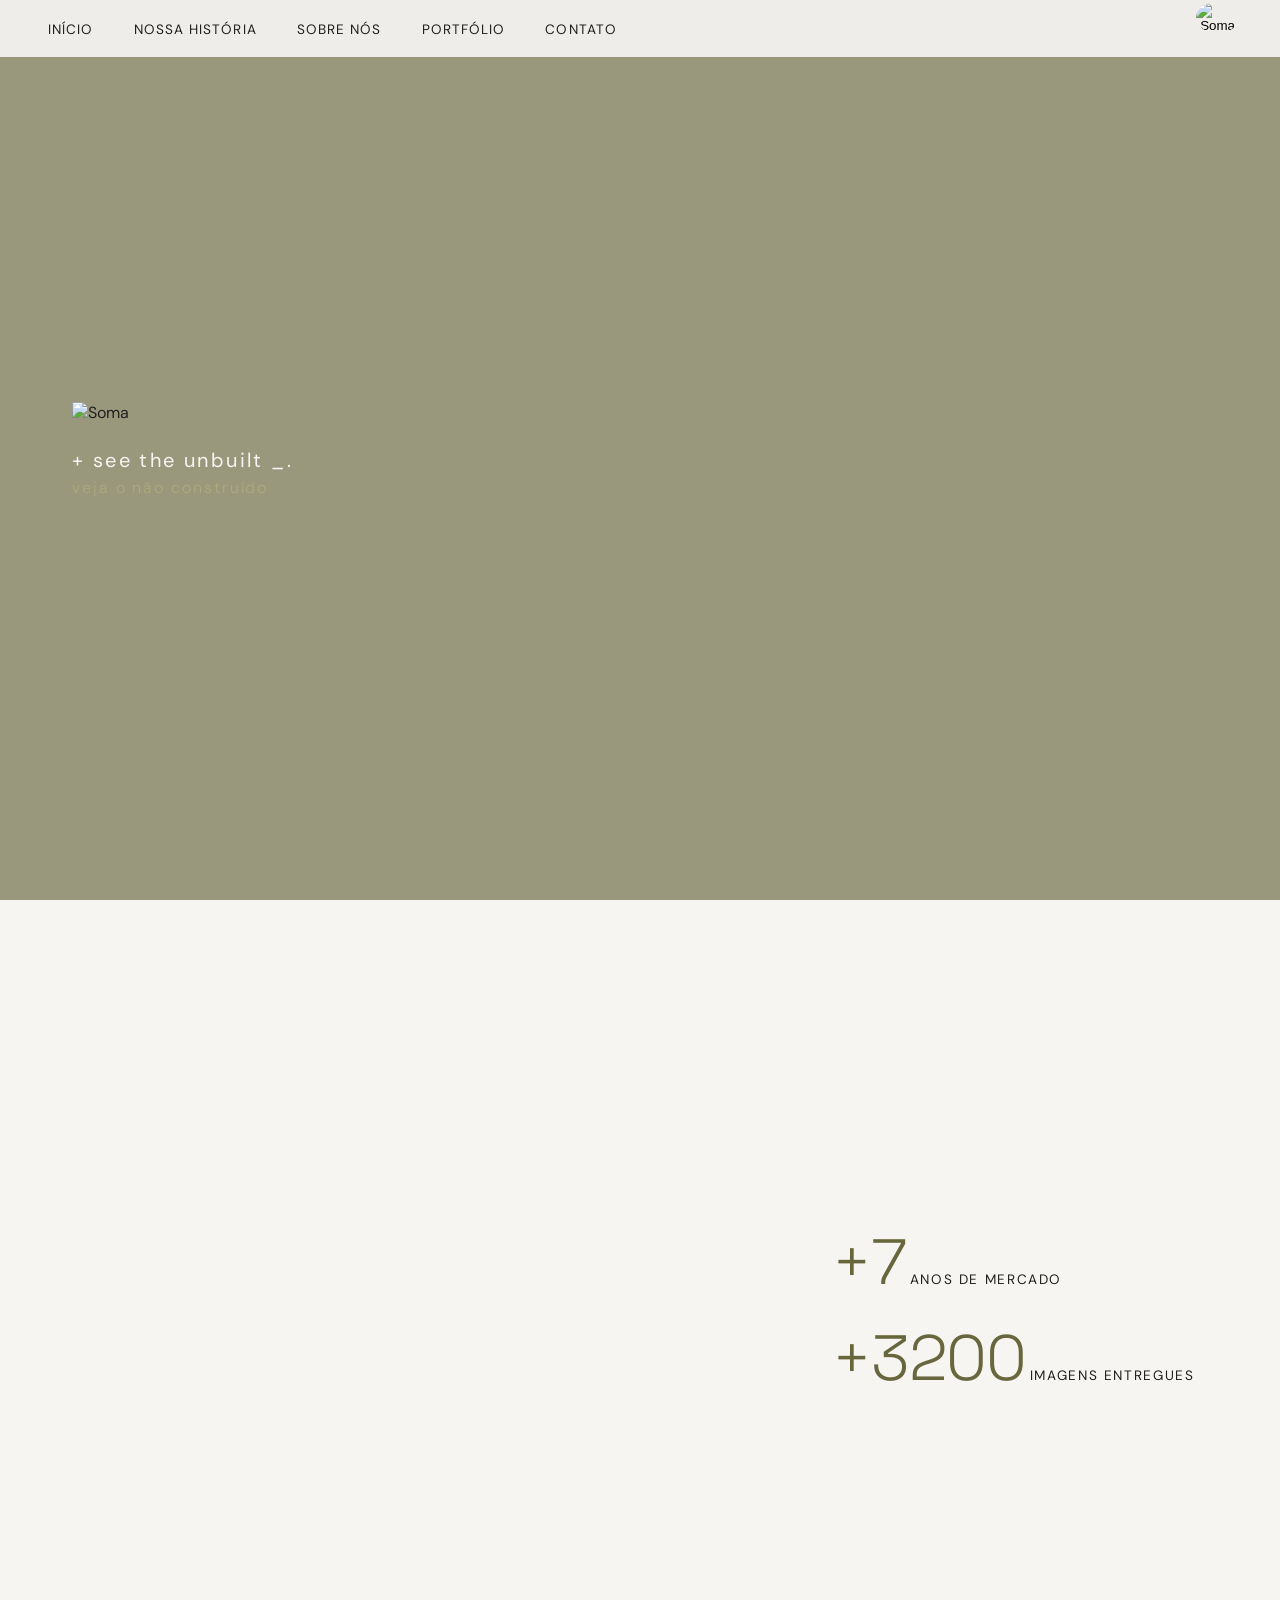
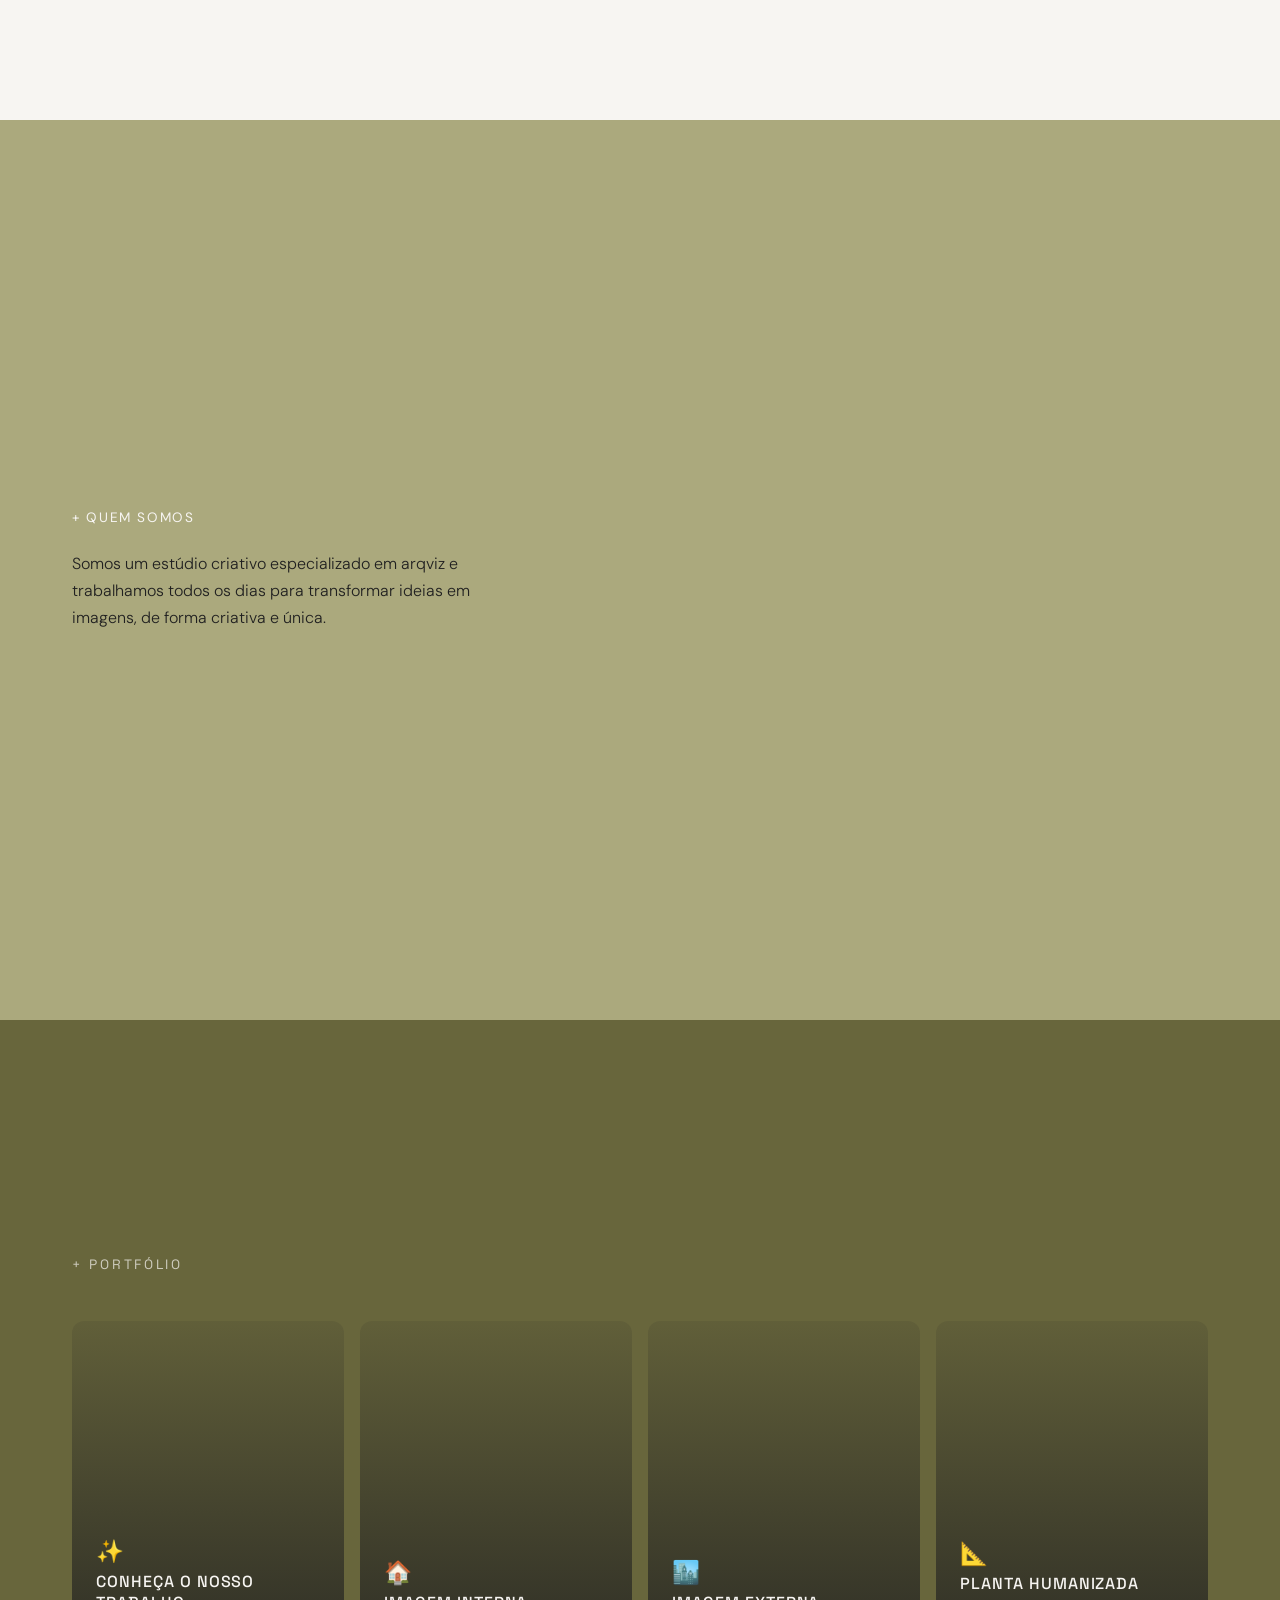
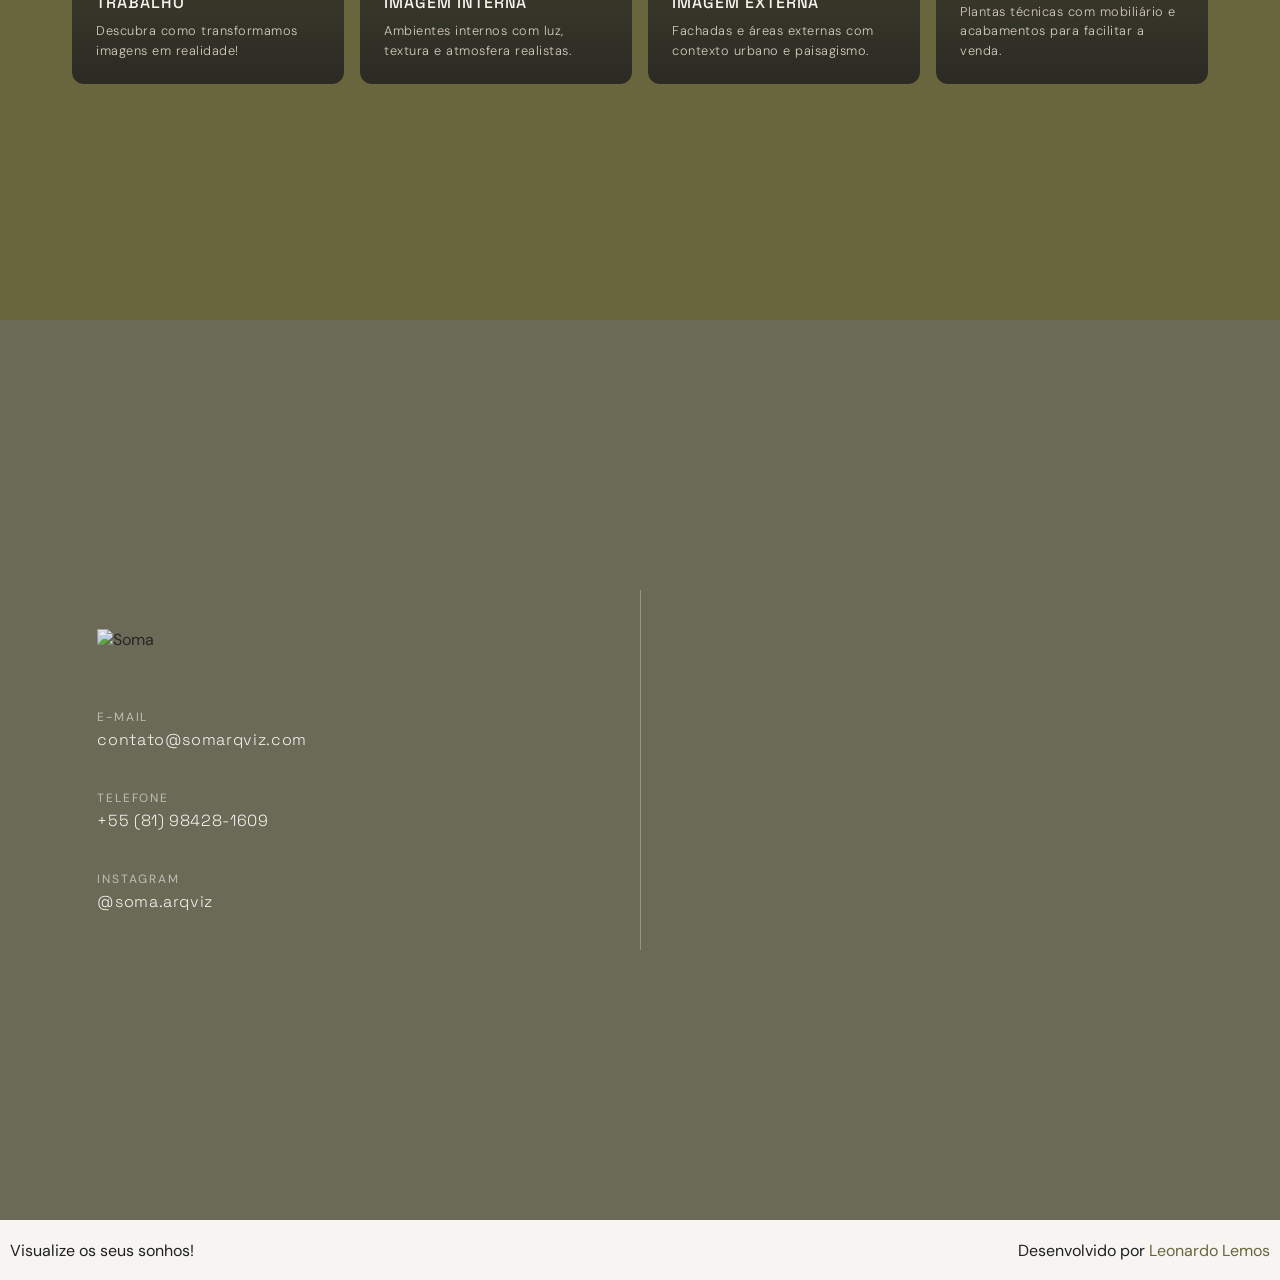
==== projeto/index.html @ fa1b0b4d "att" ====
<!DOCTYPE html>
<html lang="pt-br">
<head>
    <meta charset="UTF-8">
    <meta name="viewport" content="width=device-width, initial-scale=1.0">
    <link rel="shortcut icon" href="../../assets/favicon.ico" type="image/x-icon">
    <link rel="stylesheet" href="lanpage.css">
    <script defer src="app.js"></script>
    <title>Soma</title>
</head>
<body>
<div class="wrap"> <!--classe wrap para configurar o layout geral, aplicando regras de display e afins-->

    <nav>
        <div class="navbar"> <!--classe navbar para configurar o layout da barra de navegação, aplicando links para as sessões do site e -->
            <ul>
                <li><a href="#inicio">Início</a></li>
                <li><a href="#nossa-historia">Nossa História</a></li>
                <li><a href="#sobre-nos">Sobre nós</a></li>
                <li><a href="#portfólio">Portfólio</a></li>
                <li><a href="#contato">Contato</a></li>
            </ul>
        </div>

        
        <div class="logo"><button><img class="nav-logo" src="../../assets/icones/icone19.png" alt="Soma"></button></div>
    </nav>

    <div class="hero" id="inicio">
  <div class="hero-content">  
    
    <img class="hero-logo" src="../../assets/logotipo/logo13.png" alt="Soma">

    <div class="hero-text">
      <p class="tagline">+ see the unbuilt _.</p>
      <p class="tagline-pt">veja o não construído</p>
    </div>

  </div>
</div>

   <div class="history" id="nossa-historia">

  <!-- coluna esquerda: grid de fotos -->
  <div class="history-grade">
    <div class="img" style="background-image: url('../../assets/grid/Imagem1.png')"></div>
    <div class="img" style="background-image: url('../../assets/grid/Imagem2.png')"></div>
    <div class="img" style="background-image: url('../../assets/grid/Imagem3.png')"></div>
    <div class="img" style="background-image: url('../../assets/grid/Imagem4.png')"></div>
    <div class="img" style="background-image: url('../../assets/grid/Imagem5.png')"></div>
    <div class="img" style="background-image: url('../../assets/grid/Imagem9.png')"></div>
    <div class="img" style="background-image: url('../../assets/grid/Imagem6.png')"></div>
    <div class="img" style="background-image: url('../../assets/grid/Imagem7.png')"></div>
    <div class="img" style="background-image: url('../../assets/grid/Imagem8.png')"></div>
  </div>

  
  <div class="history-content">
    <img class="history-logo-bg" src="../../assets/logotipo/logo11.png" alt="">

    <div class="history-stats">
      <div class="stat">
        <span class="stat-number">+7</span>
        <span class="stat-label">anos de mercado</span>
      </div>
      <div class="stat">
        <span class="stat-number">+3200</span>
        <span class="stat-label">imagens entregues</span>
      </div>
    </div>
  </div>

</div>



   <div class="us" id="sobre-nos">

  <div class="us-content">
    <span class="us-label">+ quem somos</span>
    <p class="us-text">
      Somos um estúdio criativo especializado em arqviz 
      e trabalhamos todos os dias para transformar ideias 
      em imagens, de forma criativa e única.
    </p>
  </div>

  <div class="us-hero">
  
  </div>

</div>

   <div class="product" id="portfólio">

  <span class="product-title">+ portfólio</span>

  <div class="product-cards">

    <div class="section" style="background-image: url('../../assets/example/portfolio-example.jpg')">
      <div class="section-content">
        <span class="section-icon"> ✨</span>
        <h4 class="section-header">Conheça o nosso trabalho</h4>
        <p class="section-desc">Descubra como transformamos imagens em realidade!</p>
      </div>
    </div>

    <div class="section" style="background-image: url('../../assets/example/example-imagem-interna.jpg')">
      <div class="section-content">
        <span class="section-icon">🏠</span>
        <h4 class="section-header">Imagem Interna</h4>
        <p class="section-desc">Ambientes internos com luz, textura e atmosfera realistas.</p>
      </div>
    </div>

    

    <div class="section" style="background-image: url('../../assets/example/imagem-externa-example-amarante.jpg')">
      <div class="section-content">
        <span class="section-icon">🏙️</span>
        <h4 class="section-header">Imagem Externa</h4>
        <p class="section-desc">Fachadas e áreas externas com contexto urbano e paisagismo.</p>
      </div>
    </div>

    <div class="section" style="background-image: url('../../assets/example/example-planta-humanizada.png')">
      <div class="section-content">
        <span class="section-icon">📐</span>
        <h4 class="section-header">Planta Humanizada</h4>
        <p class="section-desc">Plantas técnicas com mobiliário e acabamentos para facilitar a venda.</p>
      </div>
    </div>

  </div>

</div>


    <div class="contact" id="contato">

  <div class="info">

    <!-- logo acima dos contatos -->
    <img class="contact-logo" src="../../assets/logotipo/logo9.png" alt="Soma">

    <div class="contact-item">
      <h5>E-mail</h5>
      <a href="mailto:contato@somarqviz.com" target="_blank">contato@somarqviz.com</a>
    </div>

    <div class="contact-item">
      <h5>Telefone</h5>
      <p><a href="https://wa.me/5581984281609" target="_blank">+55 (81) 98428-1609</a></p>
    </div>

    <div class="contact-item">
      <h5>Instagram</h5>
      <a href="https://www.instagram.com/soma.arqviz" target="_blank">@soma.arqviz</a>
    </div>

  </div>

  <!-- linha divisória -->
  <div class="contact-divider"></div>

  <!-- foto circular -->
  <div class="contact-photo-wrapper">
    <img class="contact-photo" src="../../assets/profile-pic/profile.png" alt="Gabs">
  </div>

</div>
    <footer>
        <p>Visualize os seus sonhos!</p>
        <span>
          <p>Desenvolvido por <a href="https://github.com/lemure17" target="_blank">Leonardo Lemos</a></p>
        </span>
    </footer>

</div>

</div>
</body>
</body>
</html>
---- projeto/lanpage.css ----
@import url('https://fonts.googleapis.com/css2?family=Space+Grotesk:wght@300;400;500&family=DM+Sans:wght@300;400;500&display=swap');

:root {
  --verde-soma:  #68663C;
  --contraste:   #202020;
  --peaceful:    #D4CABF;
  --cool-green:  #ABA97D;
  --bg:          #F7F5F2;
  --cinzei:      #B8B6B5;

  --font-titulo: 'Space Grotesk', sans-serif;
  --font-corpo:  'DM Sans', sans-serif;
}


html{
  scroll-behavior: smooth;
}


*, *::before, *::after {
  box-sizing: border-box; 
  margin: 0;
  padding: 0;
}

body {
  font-family: var(--font-corpo);
  background-color: var(--bg);
  color: var(--contraste);
  overflow-x: hidden; 
}

.wrap {
  width: 100%;
}


nav {
  position: fixed;
  display: flex;
  flex-direction: row;
  justify-content: space-between;
  width: 100vw;
  top: 0;
  z-index: 100;
  background-color: rgba(247, 245, 242, 0.92); 
  backdrop-filter: blur(6px); 
}

.navbar {
  display: flex;
  flex-direction: row;
  justify-content: space-between; 
  align-items: center;
  padding: 18px 48px; 
}

.navbar ul {
  display: flex;
  gap: 40px; 
  list-style: none;
  padding: 0;
  margin: 0;
}

.navbar ul li a{
  font-family: var(--font-corpo);
  font-size: 0.85rem;
  font-weight: 400;
  letter-spacing: 0.08em; 
  text-decoration: none;
  color: var(--contraste);
  cursor: pointer;
  text-transform: uppercase;
  transition: color 0.3s ease; 
  padding-block: 10px;
  
}

.navbar ul li a:hover {
  color: var(--verde-soma);
}

.logo button{
  background: none;
  border: none;
  margin-right: 3vw;
}

.nav-logo {
  width: 100%;
  max-width: 48px;
  height: auto;
  margin: 5%;
  z-index: 101;
  border-radius: 100%;
}


.hero {
  height: 100dvh;
  width: 100%;
  
  background: 
    linear-gradient(rgba(104, 102, 60, 0.65), rgba(104, 102, 60, 0.65)),
    url('../../assets/hero.png') center / cover no-repeat;

  display: flex;
  align-items: center; 
  max-width: 100vw;
}

.hero-content {
  /*aumentar o tamanho do texto , conteúdo e logo para ocupar mais espaço do hero*/
  display: flex;
  flex-direction: column;
  gap: 24px;
  padding-left: 72px;
}

.hero-content .hero-logo {
  width: 100%;
  max-width: 600px;
}

.hero-text {
  display: flex;
  flex-direction: column;
  gap: 4px;
}

.hero-text .tagline {
  font-family: var(--font-corpo);
  font-size: 1.25rem;
  font-weight: 400;
  letter-spacing: 0.12em;
  color: var(--bg); 
}

.hero-text .tagline-pt {
  font-family: var(--font-corpo);
  font-size: 1.0rem;
  font-weight: 300;
  letter-spacing: 0.12em;
  color: var(--cool-green); 
}

.history {
  position: relative;
  width: 100%;
  height: calc(100dvh - 80px);

  background-image: url('../../assets/history.png');
  background-size: cover;
  background-position: center;

  display: flex;
  flex-direction: row;
}

.history-grade {
  flex: 1.4;
  display: grid;
  grid-template-columns: repeat(3, 1fr);
  grid-template-rows: repeat(3, 1fr);
  height: 100%;
  gap: 3px;
  overflow: hidden; 
}

.history-grade .img {
  background-size: cover;
  background-position: center;
  transition: transform 0.4s ease;
  overflow: hidden;
}

.history-grade .img:nth-child(1) {
  grid-column: 1;
  grid-row: 1 / span 2; 
}


.history-grade .img:nth-child(6) {
  grid-column: 3;
  grid-row: 2 / span 2; 
}

.history-grade .img:hover {
  transform: scale(1.04);
}

.history-content {
  flex: 1;
  position: relative;
  display: flex;
  align-items: center;
  justify-content: center;
  overflow: hidden;
}

.history-logo-bg {
  position: absolute;
  width: 130%;
  left: -15%;
  opacity: 0.08;
  pointer-events: none;
  z-index: 0;
}

.history-stats {
  position: relative;
  z-index: 1;
  display: flex;
  flex-direction: column;
  gap: 32px;
}

.stat-number {
  font-family: var(--font-titulo);
  font-size: 4rem;
  font-weight: 300;
  letter-spacing: -0.02em;
  color: var(--verde-soma);
  line-height: 1;
}

.stat-label {
  font-family: var(--font-corpo);
  font-size: 0.85rem;
  font-weight: 400;
  letter-spacing: 0.12em;
  color: var(--contraste);
  text-transform: uppercase;
}

.us {
  height: 100dvh;
  width: 100%;
  background-color: #ABA97D; 
  display: flex;
  align-items: center;
}


.us-content {
  flex: 1;
  display: flex;
  flex-direction: column;
  gap: 24px;
  padding-left: 72px; 
}

.us-label {
  font-family: var(--font-corpo);
  font-size: 0.85rem;
  font-weight: 400;
  letter-spacing: 0.12em;
  text-transform: uppercase;
  color: var(--bg);
}

.us-title {
  font-family: var(--font-titulo);
  font-size: 1rem;
  font-weight: 400;
  letter-spacing: 0.08em;
  color: var(--contraste);
  text-transform: uppercase;
}

.us-text {
  font-family: var(--font-corpo);
  font-size: 1rem;
  font-weight: 300;
  line-height: 1.7; 
  color: var(--contraste);
  max-width: 420px; 
}

.us-hero {
  flex: 1;
  align-self: stretch;
  background-image: url('../../assets/us/fachada-final.jpg');
  background-size: cover;
  background-position: center;
}

.us-hero img {
  width: 130%;         
  opacity: 0.15;       
  pointer-events: none;
}


/* ============================================
   PRODUCT — Slide 5
   Fundo verde soma, 4 cards em linha.
============================================ */

.product {
  height: 100dvh;
  width: 100%;
  background-color: var(--verde-soma);

  display: flex;
  flex-direction: column;
  align-items: center;
  justify-content: center;
  gap: 48px;
  padding: 72px;
}

.product-title {
  font-family: var(--font-titulo);
  font-size: 0.85rem;
  font-weight: 400;
  letter-spacing: 0.2em;
  text-transform: uppercase;
  color: var(--bg);
  opacity: 0.7;
  align-self: flex-start; /* alinha à esquerda como nos outros títulos */
}


.product-cards {
  display: grid;
  grid-template-columns: repeat(4, 1fr);
  gap: 16px;
  width: 100%;
}

.section {
  position: relative;
  z-index: 0;
  overflow: hidden;
  border-radius: 12px;
  aspect-ratio: 3 / 4;
  cursor: pointer;

  /* foto de fundo — cada card terá a sua */
  background-size: cover;
  background-position: center;

  transition: transform 0.4s ease;
}

.section:hover {
  transform: translateY(-6px); /* sobe levemente no hover */
}

.section::after {
  content: '';
  position: absolute;
  inset: 0; /* shorthand para top/right/bottom/left: 0 */
  background: linear-gradient(
    to top,
    rgba(32, 32, 32, 0.85) 0%,    /* escuro embaixo onde fica o texto */
    rgba(32, 32, 32, 0.1) 100%    /* quase transparente em cima */
  );
  z-index: 1;
}

.section-content {
  position: absolute;
  bottom: 0;
  left: 0;
  right: 0;
  padding: 24px;
  z-index: 2;

  display: flex;
  flex-direction: column;
  gap: 8px;
}

.section-icon {
  font-size: 1.4rem;
  line-height: 1;
}

.section-header {
  font-family: var(--font-titulo);
  font-size: 1rem;
  font-weight: 500;
  letter-spacing: 0.06em;
  color: var(--bg);
  text-transform: uppercase;
}

.section-desc {
  font-family: var(--font-corpo);
  font-size: 0.8rem;
  font-weight: 300;
  line-height: 1.5;
  color: var(--peaceful);
  letter-spacing: 0.04em;
}

/* ============================================
   CONTACT
   Fundo verde musgo acinzentado.
   Duas colunas: contatos esquerda, foto direita.
============================================ */

.contact {
  height: 100dvh;
  width: 100%;
  background-color: hsl(58, 10%, 38%);

  display: flex;
  flex-direction: row;
  align-items: center;
  justify-content: center; /* centraliza o conjunto todo */
  gap: 60px; /* substitui o margin da divisória */
  padding: 0 72px; /* espaço nas bordas, igual ao padding-left do .info */
}

.info {
  flex: 1;
  display: flex;
  flex-direction: column;
  gap: 40px;
  justify-content: center;
  /* sem padding-left — o padding agora está no .contact pai */
}

.contact-logo {
  height: 32px;
  max-width: 200px;
  width: auto;
  margin-left: 5%;
  margin-bottom: 8px;
  opacity: 0.9;
}

.contact-item {
  margin-left: 5%;
  display: flex;
  flex-direction: column;
  gap: 4px;
}

.contact-item h5 {
  font-family: var(--font-corpo);
  font-size: 0.75rem;
  font-weight: 400;
  letter-spacing: 0.15em;
  text-transform: uppercase;
  color: var(--bg);
  opacity: 0.6; 
}

.contact-item p,
.contact-item a {
  font-family: var(--font-titulo);
  font-size: 1rem;
  font-weight: 300;
  letter-spacing: 0.04em;
  color: var(--bg);
  text-decoration: none;
  transition: opacity 0.3s ease;
}

.contact-item a:hover {
  opacity: 0.7;
}


.contact-divider {
  width: 1px;
  height: 40%;
  background-color: var(--bg);
  opacity: 0.3;
  flex-shrink: 0;
  align-self: center;
  /* sem margin — o gap do pai já cuida do espaço */
}

.contact-photo-wrapper {
  flex: 1;
  display: flex;
  align-items: center;
  justify-content: center;
}

.contact-photo {
  width: 440px;
  height: 440px;
  border-radius: 50%;
  object-fit: cover; 
  object-position: center top; 
}

footer{
  background-color: var(--bg);
  color: var(--contraste);
  margin: 10px;
  height: 40px;
  display: flex;
  flex-direction: row;
  align-items: center;
  justify-content: space-between;
}

footer a {
  text-decoration: none;
  color: #68663C;
}

/* ============================================
   RESPONSIVIDADE
   Breakpoints: 750px → tablet/mobile
                480px → mobile pequeno
============================================ */

@media (max-width: 750px) {

  /* ── NAV ── */

  nav {
    flex-direction: column; /* empilha logo + links em vez de lado a lado */
    align-items: stretch;
  }

  /* Reordena os filhos do nav em coluna:
     .logo vem do HTML depois de .navbar, mas no mobile
     queremos ela em cima. Order funciona como posição na fila — 
     menor número = aparece primeiro. */
  .logo {
    order: 1;
    display: flex;
    justify-content: center; /* centraliza a logo */
    padding: 8px 0;
  }

  .logo button {
    margin-right: 0;
    cursor: pointer;
  }

  .navbar {
    order: 2; /* links ficam abaixo da logo */
    padding: 0 24px 16px;
    justify-content: center;
  }

  /* Escondido por padrão no mobile */
  .navbar ul {
    display: none;
    flex-direction: column;
    align-items: center;
    gap: 20px;
    padding-bottom: 8px;
  }

  /* Quando o JS adiciona .menu-aberto no <nav>, os links aparecem */
  nav.menu-aberto .navbar ul {
    display: flex;
  }

  /* ── HERO ── */

  .hero-content {
    padding-left: 24px;
    gap: 16px;
  }

  /* ── HISTORY ──
     Problema que estava no seu código:
     - height: 100dvh não foi sobrescrito → conteúdo empilhado transbordava
     - grid-template-rows: auto em divs vazios → colapsavam a 0px de altura
       (divs com background-image não têm altura intrínseca)
  */

  .history {
    flex-direction: column;
    height: auto; /* ← deixa o conteúdo determinar a altura */
  }

  .history-grade {
    grid-template-columns: repeat(2, 1fr);
    grid-template-rows: unset; /* remove as linhas fixas do desktop */
    gap: 2px;
    }

  /* aspect-ratio garante altura proporcional mesmo sem conteúdo interno */
  .history-grade .img {
    aspect-ratio: 1 / 1;
  }

  /* Remove o span especial que só faz sentido no grid de 3 colunas */
  .history-grade .img:nth-child(1),
  .history-grade .img:nth-child(6) {
    grid-column: auto;
    grid-row: auto;
  }

  .history-content {
    padding: 48px 24px;
    text-align: center;
    margin-top: 0; /* remove margem que empurrava o conteúdo pra baixo */
    margin-bottom: 32px; /* adiciona margem abaixo para separar do próximo bloco */
  }

  /* ── US ──
     Estava completamente ausente das suas media queries.
     Os dois filhos flex (.us-content e .us-hero) ficavam
     espremidos lado a lado em telas pequenas.
  */

  .us {
    flex-direction: column;
    height: auto;
    min-height: 100dvh;
  }

  .us-content {
    padding: 48px 24px 32px;
  }

  /* .us-hero é um div vazio com background-image — sem min-height, colapsa */
  .us-hero {
    width: 100%;
    min-height: 300px;
    margin: 0;
    align-self: auto;
    border-radius: 0;
  }

  /* ── PRODUCT ──
     4 colunas em tablet fica apertado demais.
     Vai para 2 colunas aqui, e 1 coluna no breakpoint 480px abaixo.
  */

  .product {
    height: auto;
    min-height: 100dvh;
    padding: 72px 24px 48px;
  }

  .product-cards {
    grid-template-columns: repeat(2, 1fr);
  }

  /* ── CONTACT ──
     .contact-photo tinha 440px fixos — em telas de 480px
     quase não cabia. Reduzido aqui.
  */

  .contact {
    flex-direction: column;
    height: auto;
    min-height: 100dvh;
    padding: 72px 32px 48px;
    gap: 40px;
  }

  .contact-divider {
    width: 60%;
    height: 1px;
  }

  .contact-photo {
    width: 280px;
    height: 280px;
  }

}

@media (max-width: 480px) {

  .product-cards {
    grid-template-columns: 1fr;
  }

  .contact-photo {
    width: 200px;
    height: 200px;
  }

}
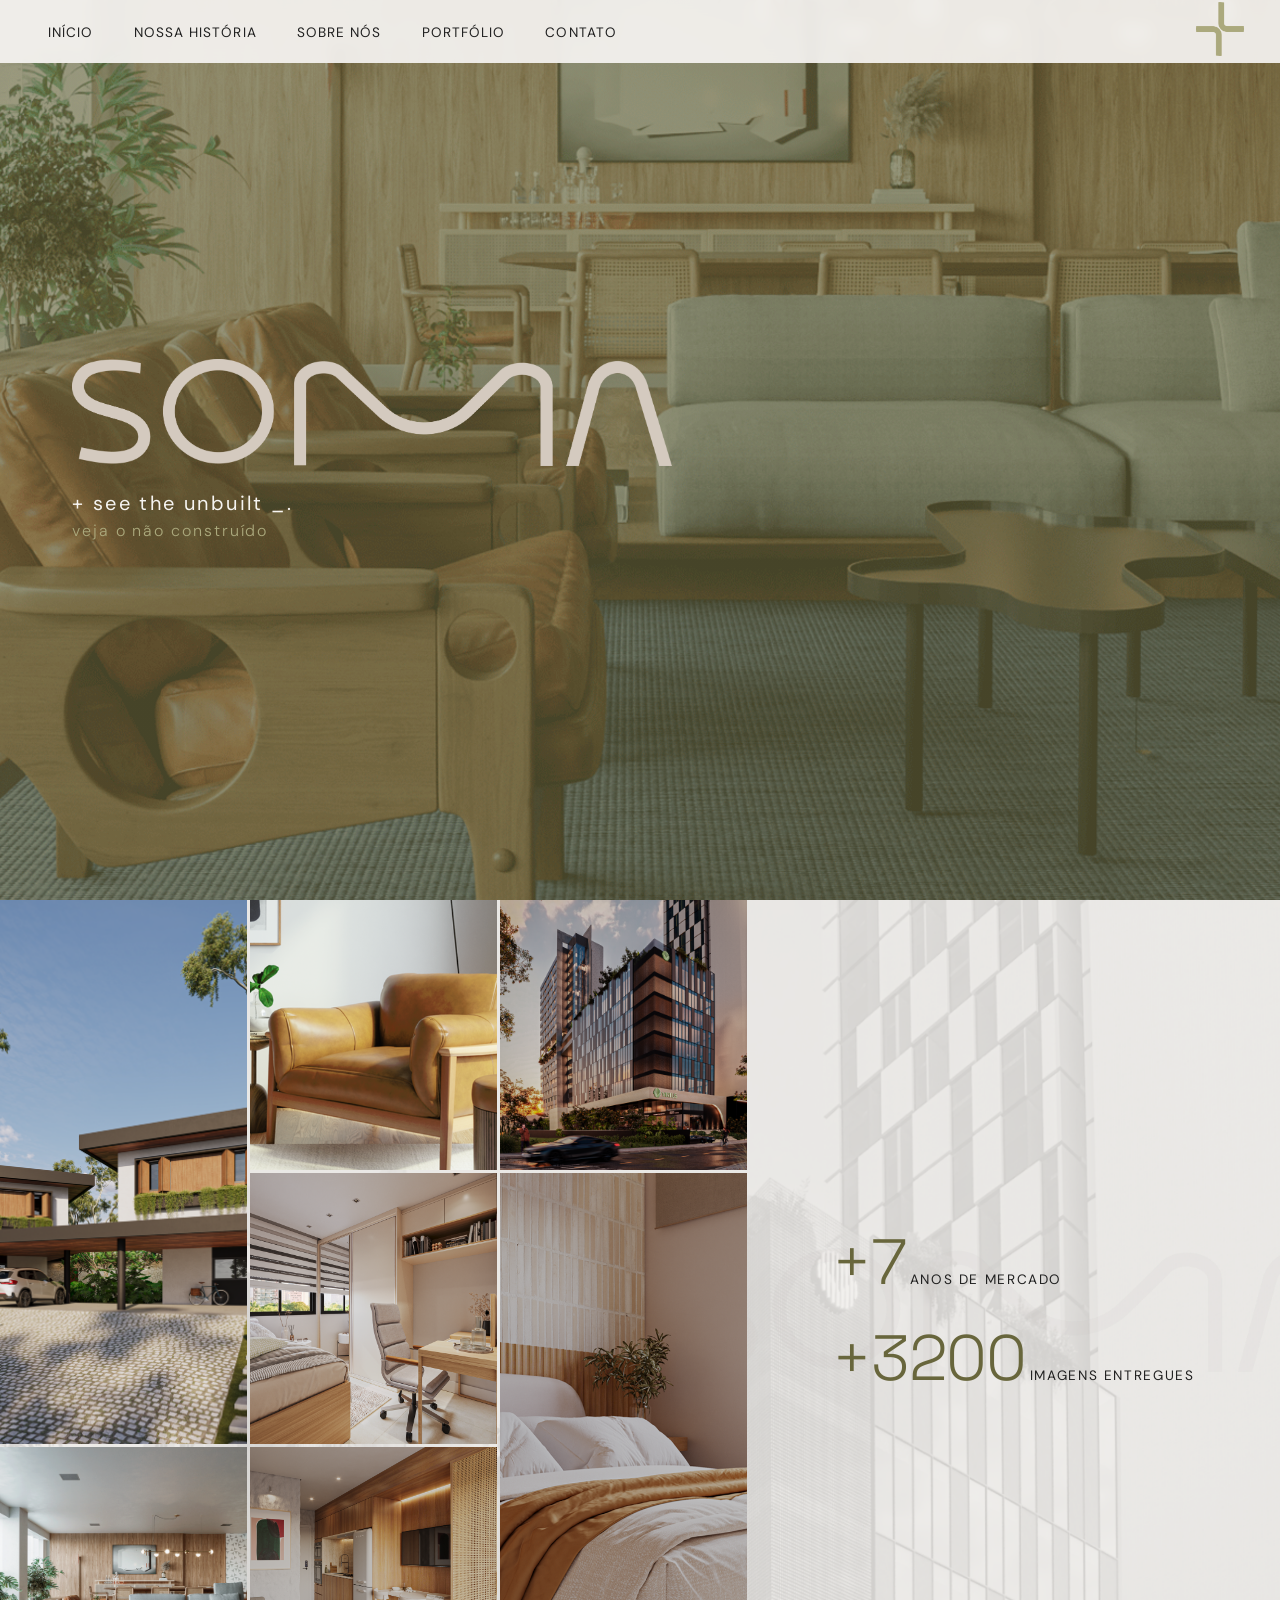
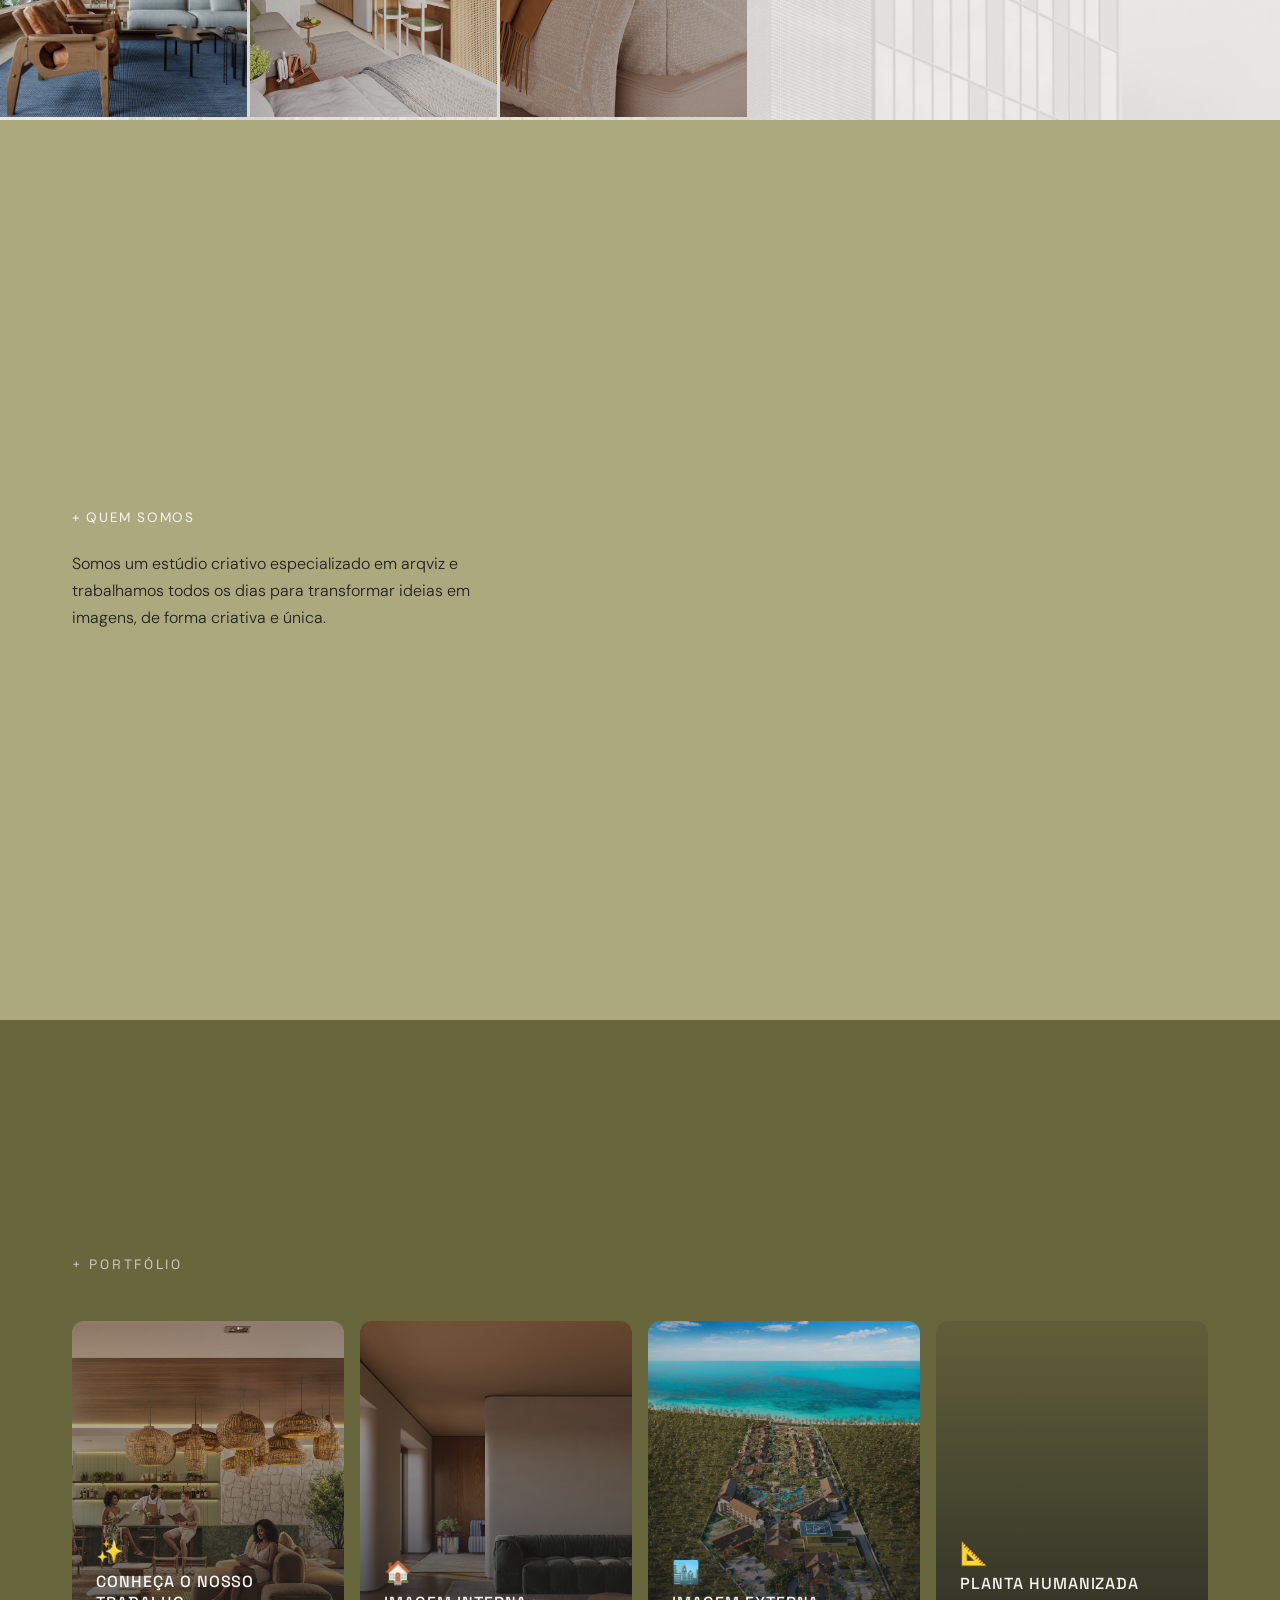
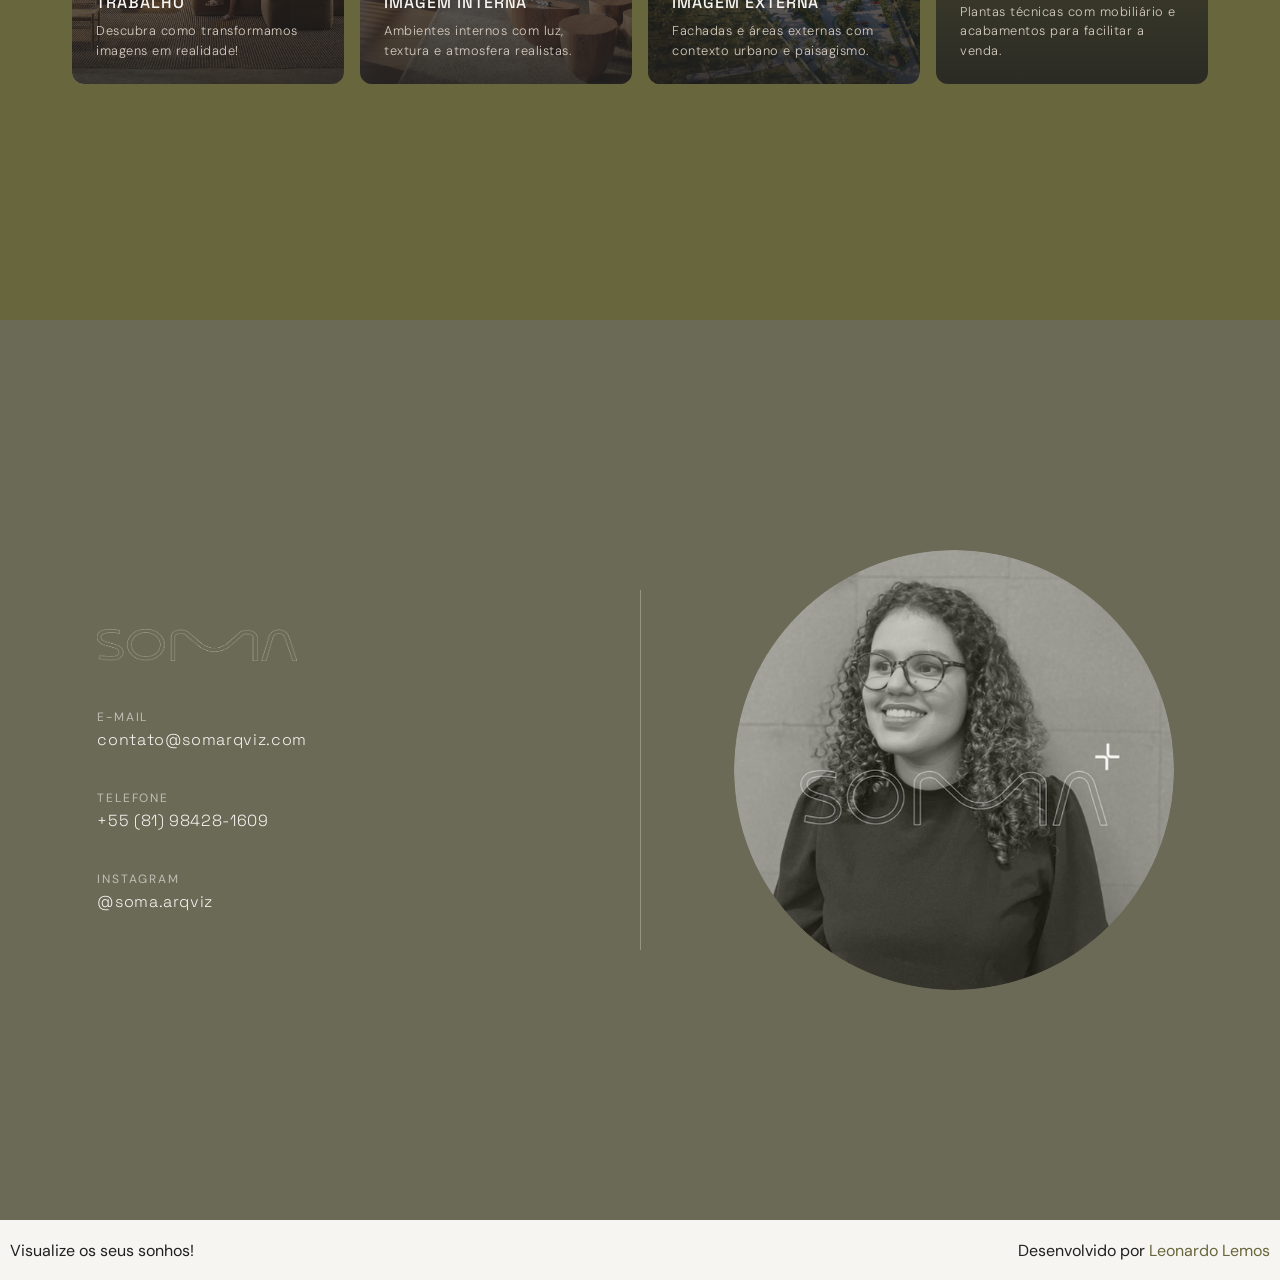
==== commit 74f95e2e: "atualização do caminho das imagens" ====
--- a/projeto/index.html
+++ b/projeto/index.html
@@ -3,7 +3,7 @@
 <head>
     <meta charset="UTF-8">
     <meta name="viewport" content="width=device-width, initial-scale=1.0">
-    <link rel="shortcut icon" href="../../assets/favicon.ico" type="image/x-icon">
+    <link rel="shortcut icon" href="assets/favicon.ico" type="image/x-icon">
     <link rel="stylesheet" href="lanpage.css">
     <script defer src="app.js"></script>
     <title>Soma</title>
@@ -23,13 +23,13 @@
         </div>
 
         
-        <div class="logo"><button><img class="nav-logo" src="../../assets/icones/icone19.png" alt="Soma"></button></div>
+        <div class="logo"><button><img class="nav-logo" src="assets/icones/icone19.png" alt="Soma"></button></div>
     </nav>
 
     <div class="hero" id="inicio">
   <div class="hero-content">  
     
-    <img class="hero-logo" src="../../assets/logotipo/logo13.png" alt="Soma">
+    <img class="hero-logo" src="assets/logotipo/logo13.png" alt="Soma">
 
     <div class="hero-text">
       <p class="tagline">+ see the unbuilt _.</p>
@@ -43,20 +43,20 @@
 
   <!-- coluna esquerda: grid de fotos -->
   <div class="history-grade">
-    <div class="img" style="background-image: url('../../assets/grid/Imagem1.png')"></div>
-    <div class="img" style="background-image: url('../../assets/grid/Imagem2.png')"></div>
-    <div class="img" style="background-image: url('../../assets/grid/Imagem3.png')"></div>
-    <div class="img" style="background-image: url('../../assets/grid/Imagem4.png')"></div>
-    <div class="img" style="background-image: url('../../assets/grid/Imagem5.png')"></div>
-    <div class="img" style="background-image: url('../../assets/grid/Imagem9.png')"></div>
-    <div class="img" style="background-image: url('../../assets/grid/Imagem6.png')"></div>
-    <div class="img" style="background-image: url('../../assets/grid/Imagem7.png')"></div>
-    <div class="img" style="background-image: url('../../assets/grid/Imagem8.png')"></div>
+    <div class="img" style="background-image: url('assets/grid/Imagem1.png')"></div>
+    <div class="img" style="background-image: url('assets/grid/Imagem2.png')"></div>
+    <div class="img" style="background-image: url('assets/grid/Imagem3.png')"></div>
+    <div class="img" style="background-image: url('assets/grid/Imagem4.png')"></div>
+    <div class="img" style="background-image: url('assets/grid/Imagem5.png')"></div>
+    <div class="img" style="background-image: url('assets/grid/Imagem9.png')"></div>
+    <div class="img" style="background-image: url('assets/grid/Imagem6.png')"></div>
+    <div class="img" style="background-image: url('assets/grid/Imagem7.png')"></div>
+    <div class="img" style="background-image: url('assets/grid/Imagem8.png')"></div>
   </div>
 
   
   <div class="history-content">
-    <img class="history-logo-bg" src="../../assets/logotipo/logo11.png" alt="">
+    <img class="history-logo-bg" src="assets/logotipo/logo11.png" alt="">
 
     <div class="history-stats">
       <div class="stat">
@@ -97,7 +97,7 @@
 
   <div class="product-cards">
 
-    <div class="section" style="background-image: url('../../assets/example/portfolio-example.jpg')">
+    <div class="section" style="background-image: url('assets/example/portfolio-example.jpg')">
       <div class="section-content">
         <span class="section-icon"> ✨</span>
         <h4 class="section-header">Conheça o nosso trabalho</h4>
@@ -105,7 +105,7 @@
       </div>
     </div>
 
-    <div class="section" style="background-image: url('../../assets/example/example-imagem-interna.jpg')">
+    <div class="section" style="background-image: url('assets/example/example-imagem-interna.jpg')">
       <div class="section-content">
         <span class="section-icon">🏠</span>
         <h4 class="section-header">Imagem Interna</h4>
@@ -115,7 +115,7 @@
 
     
 
-    <div class="section" style="background-image: url('../../assets/example/imagem-externa-example-amarante.jpg')">
+    <div class="section" style="background-image: url('assets/example/imagem-externa-example-amarante.jpg')">
       <div class="section-content">
         <span class="section-icon">🏙️</span>
         <h4 class="section-header">Imagem Externa</h4>
@@ -123,7 +123,7 @@
       </div>
     </div>
 
-    <div class="section" style="background-image: url('../../assets/example/example-planta-humanizada.png')">
+    <div class="section" style="background-image: url('assets/example/example-planta-humanizada.png')">
       <div class="section-content">
         <span class="section-icon">📐</span>
         <h4 class="section-header">Planta Humanizada</h4>
@@ -141,7 +141,7 @@
   <div class="info">
 
     <!-- logo acima dos contatos -->
-    <img class="contact-logo" src="../../assets/logotipo/logo9.png" alt="Soma">
+    <img class="contact-logo" src="assets/logotipo/logo9.png" alt="Soma">
 
     <div class="contact-item">
       <h5>E-mail</h5>
@@ -165,7 +165,7 @@
 
   <!-- foto circular -->
   <div class="contact-photo-wrapper">
-    <img class="contact-photo" src="../../assets/profile-pic/profile.png" alt="Gabs">
+    <img class="contact-photo" src="assets/profile-pic/profile.png" alt="Gabs">
   </div>
 
 </div>
--- a/projeto/lanpage.css
+++ b/projeto/lanpage.css
@@ -104,7 +104,7 @@
   
   background: 
     linear-gradient(rgba(104, 102, 60, 0.65), rgba(104, 102, 60, 0.65)),
-    url('../../assets/hero.png') center / cover no-repeat;
+    url('assets/hero.png') center / cover no-repeat;
 
   display: flex;
   align-items: center; 
@@ -151,7 +151,7 @@
   width: 100%;
   height: calc(100dvh - 80px);
 
-  background-image: url('../../assets/history.png');
+  background-image: url('assets/history.png');
   background-size: cover;
   background-position: center;
 
@@ -282,7 +282,7 @@
 .us-hero {
   flex: 1;
   align-self: stretch;
-  background-image: url('../../assets/us/fachada-final.jpg');
+  background-image: url('assets/us/fachada-final.jpg');
   background-size: cover;
   background-position: center;
 }
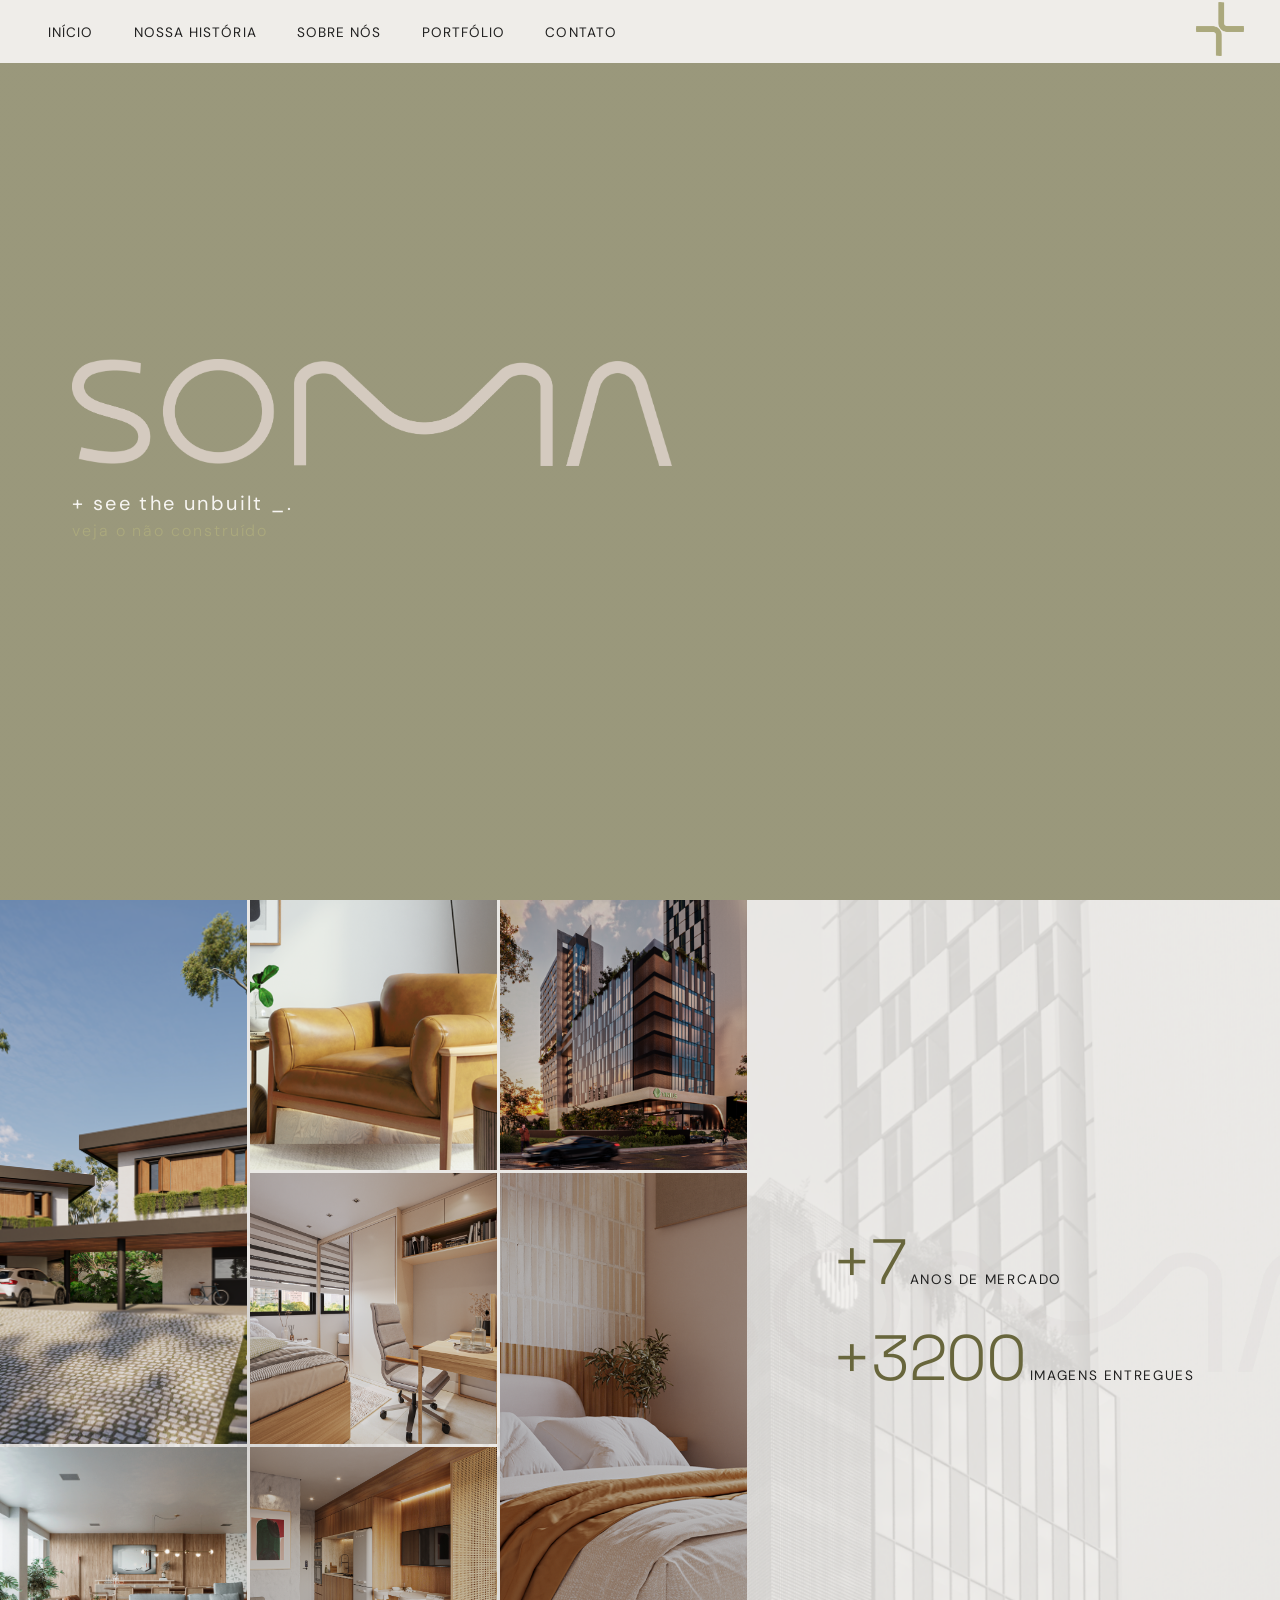
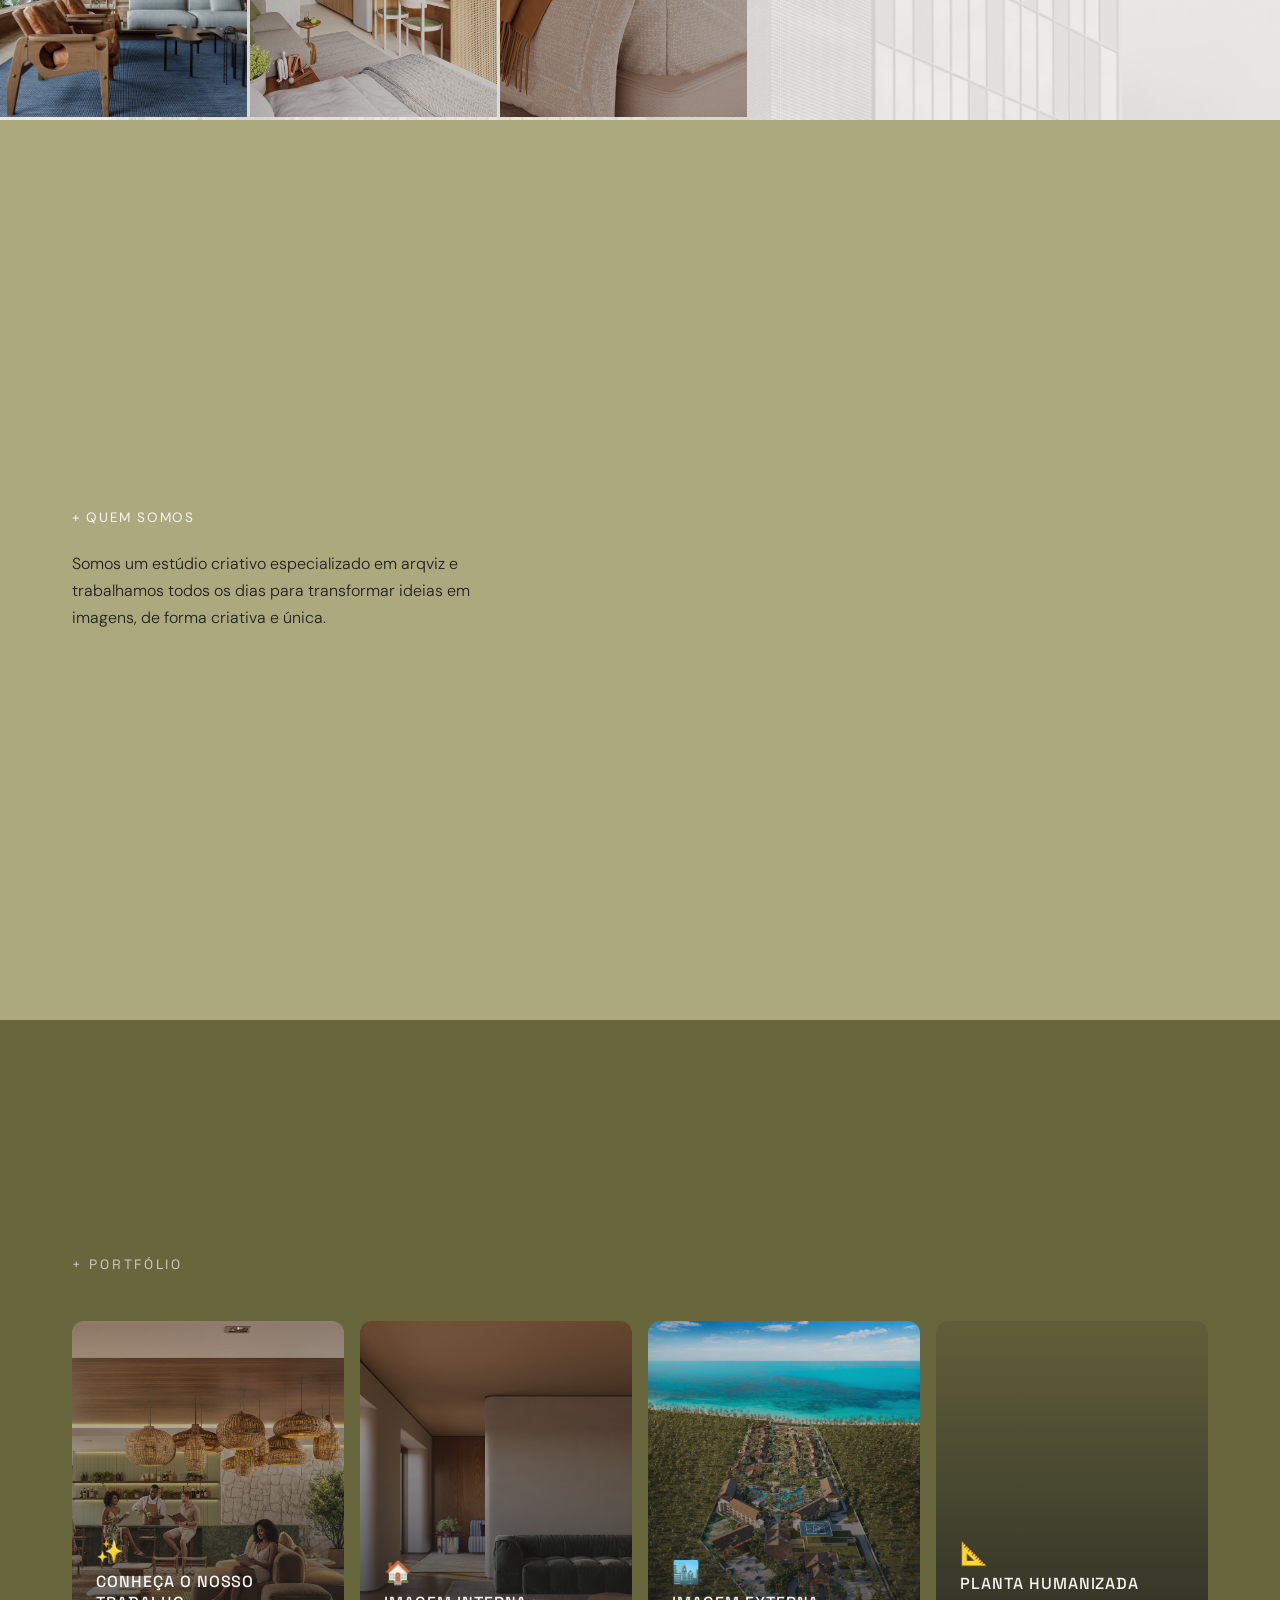
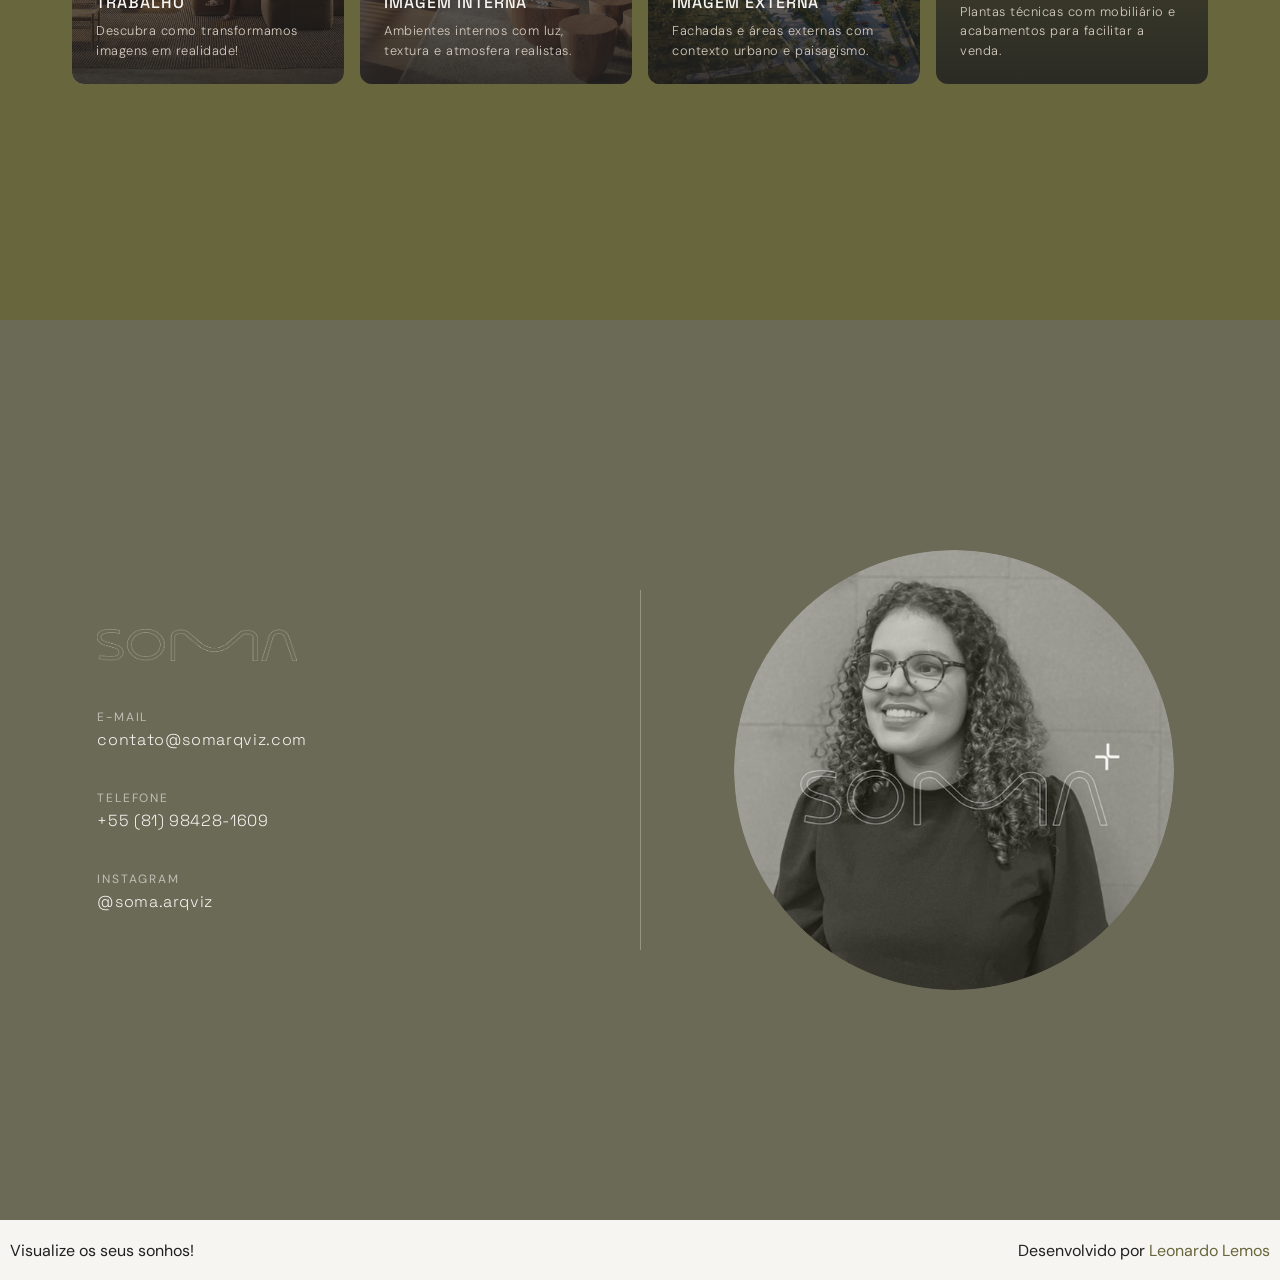
==== commit 941745c2: "att images" ====
--- a/projeto/index.html
+++ b/projeto/index.html
@@ -7,12 +7,13 @@
     <link rel="stylesheet" href="lanpage.css">
     <script defer src="app.js"></script>
     <title>Soma</title>
+    <link rel="preload" as="image" href="assets/hero.webp">
 </head>
 <body>
-<div class="wrap"> <!--classe wrap para configurar o layout geral, aplicando regras de display e afins-->
+<div class="wrap"> 
 
     <nav>
-        <div class="navbar"> <!--classe navbar para configurar o layout da barra de navegação, aplicando links para as sessões do site e -->
+        <div class="navbar">
             <ul>
                 <li><a href="#inicio">Início</a></li>
                 <li><a href="#nossa-historia">Nossa História</a></li>
@@ -29,7 +30,7 @@
     <div class="hero" id="inicio">
   <div class="hero-content">  
     
-    <img class="hero-logo" src="assets/logotipo/logo13.png" alt="Soma">
+    <img class="hero-logo" src="assets/logotipo/logo13.png" fetchpriority="high" alt="Soma">
 
     <div class="hero-text">
       <p class="tagline">+ see the unbuilt _.</p>
@@ -41,17 +42,17 @@
 
    <div class="history" id="nossa-historia">
 
-  <!-- coluna esquerda: grid de fotos -->
+  
   <div class="history-grade">
-    <div class="img" style="background-image: url('assets/grid/Imagem1.png')"></div>
-    <div class="img" style="background-image: url('assets/grid/Imagem2.png')"></div>
-    <div class="img" style="background-image: url('assets/grid/Imagem3.png')"></div>
-    <div class="img" style="background-image: url('assets/grid/Imagem4.png')"></div>
-    <div class="img" style="background-image: url('assets/grid/Imagem5.png')"></div>
-    <div class="img" style="background-image: url('assets/grid/Imagem9.png')"></div>
-    <div class="img" style="background-image: url('assets/grid/Imagem6.png')"></div>
-    <div class="img" style="background-image: url('assets/grid/Imagem7.png')"></div>
-    <div class="img" style="background-image: url('assets/grid/Imagem8.png')"></div>
+    <div class="img" style="background-image: url('assets/grid/Imagem1.png')" loading="lazy"></div>
+    <div class="img" style="background-image: url('assets/grid/Imagem2.png')" loading="lazy"></div>
+    <div class="img" style="background-image: url('assets/grid/Imagem3.png')" loading="lazy"></div>
+    <div class="img" style="background-image: url('assets/grid/Imagem4.png')" loading="lazy"></div>
+    <div class="img" style="background-image: url('assets/grid/Imagem5.png')" loading="lazy"></div>
+    <div class="img" style="background-image: url('assets/grid/Imagem9.png')" loading="lazy"></div>
+    <div class="img" style="background-image: url('assets/grid/Imagem6.png')" loading="lazy"></div>
+    <div class="img" style="background-image: url('assets/grid/Imagem7.png')" loading="lazy"></div>
+    <div class="img" style="background-image: url('assets/grid/Imagem8.png')" loading="lazy"></div>
   </div>
 
   
@@ -140,7 +141,7 @@
 
   <div class="info">
 
-    <!-- logo acima dos contatos -->
+    
     <img class="contact-logo" src="assets/logotipo/logo9.png" alt="Soma">
 
     <div class="contact-item">
@@ -160,10 +161,10 @@
 
   </div>
 
-  <!-- linha divisória -->
+  
   <div class="contact-divider"></div>
 
-  <!-- foto circular -->
+  
   <div class="contact-photo-wrapper">
     <img class="contact-photo" src="assets/profile-pic/profile.png" alt="Gabs">
   </div>
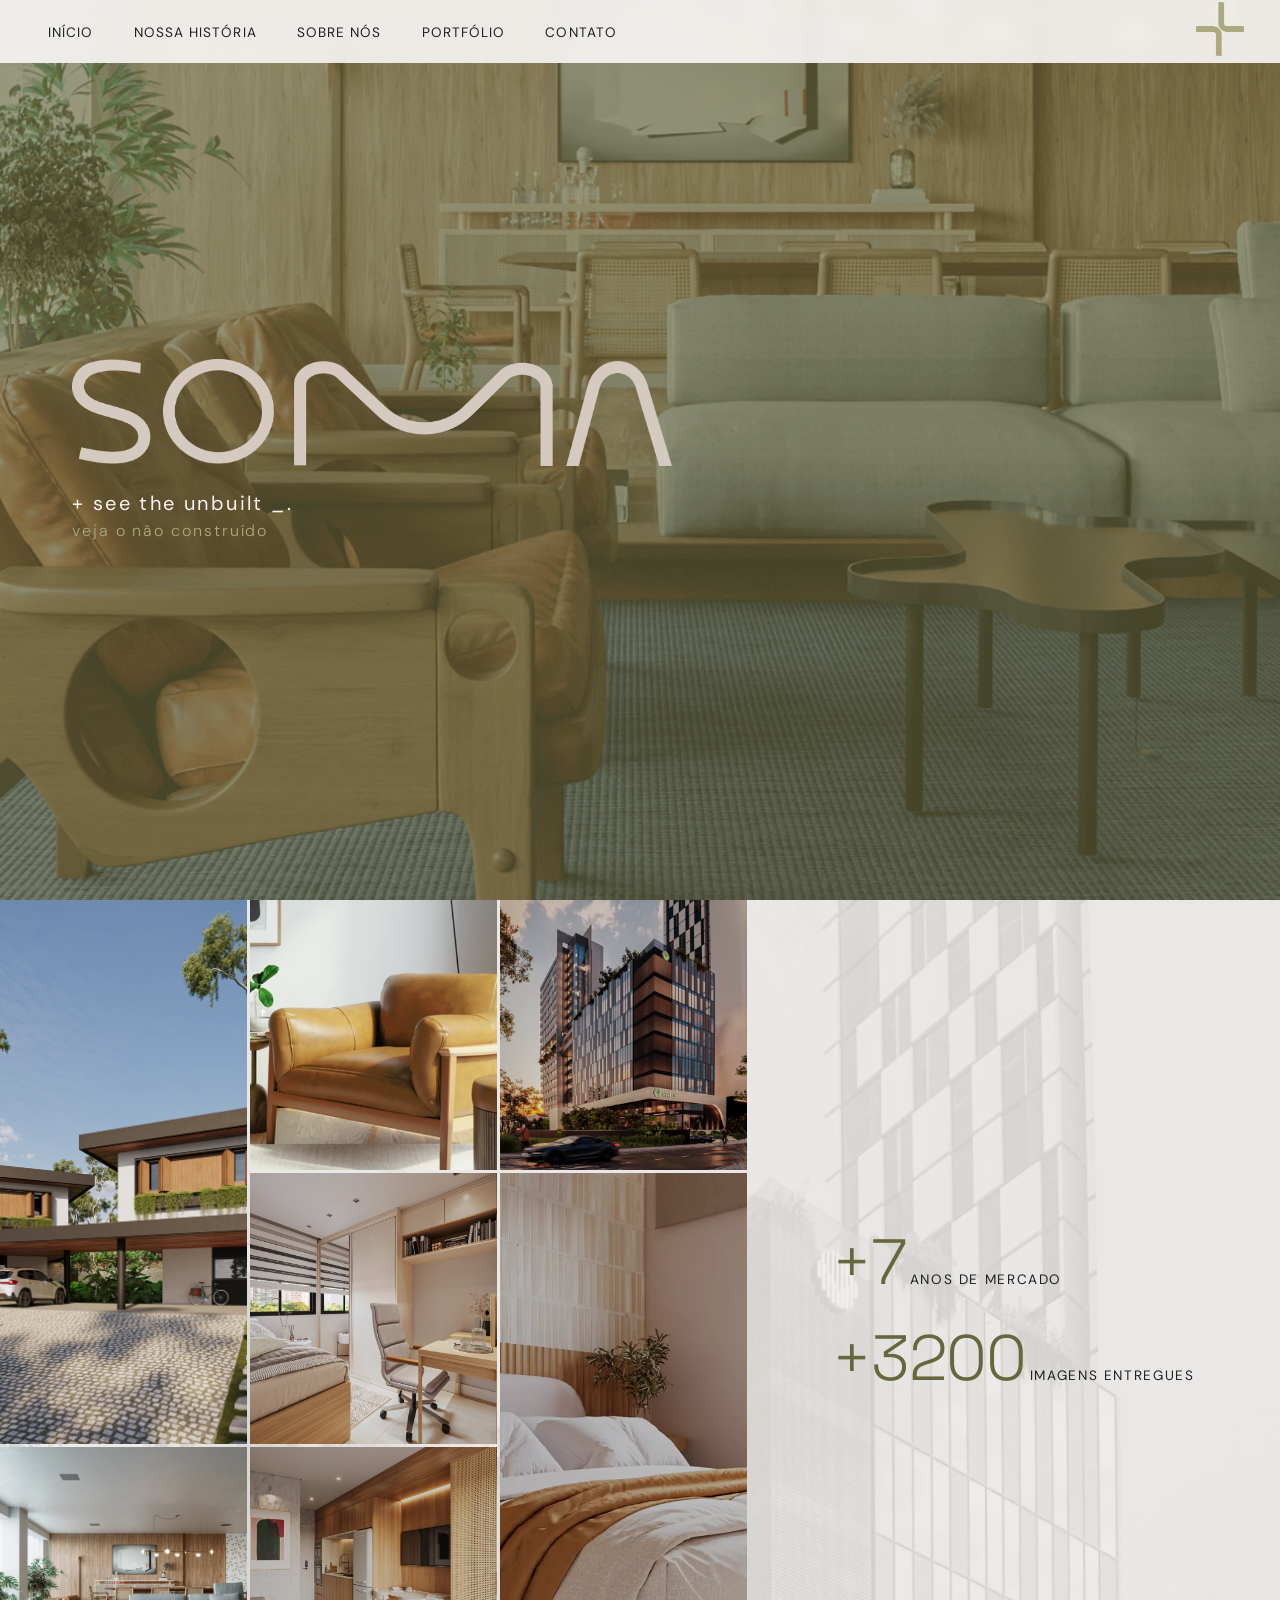
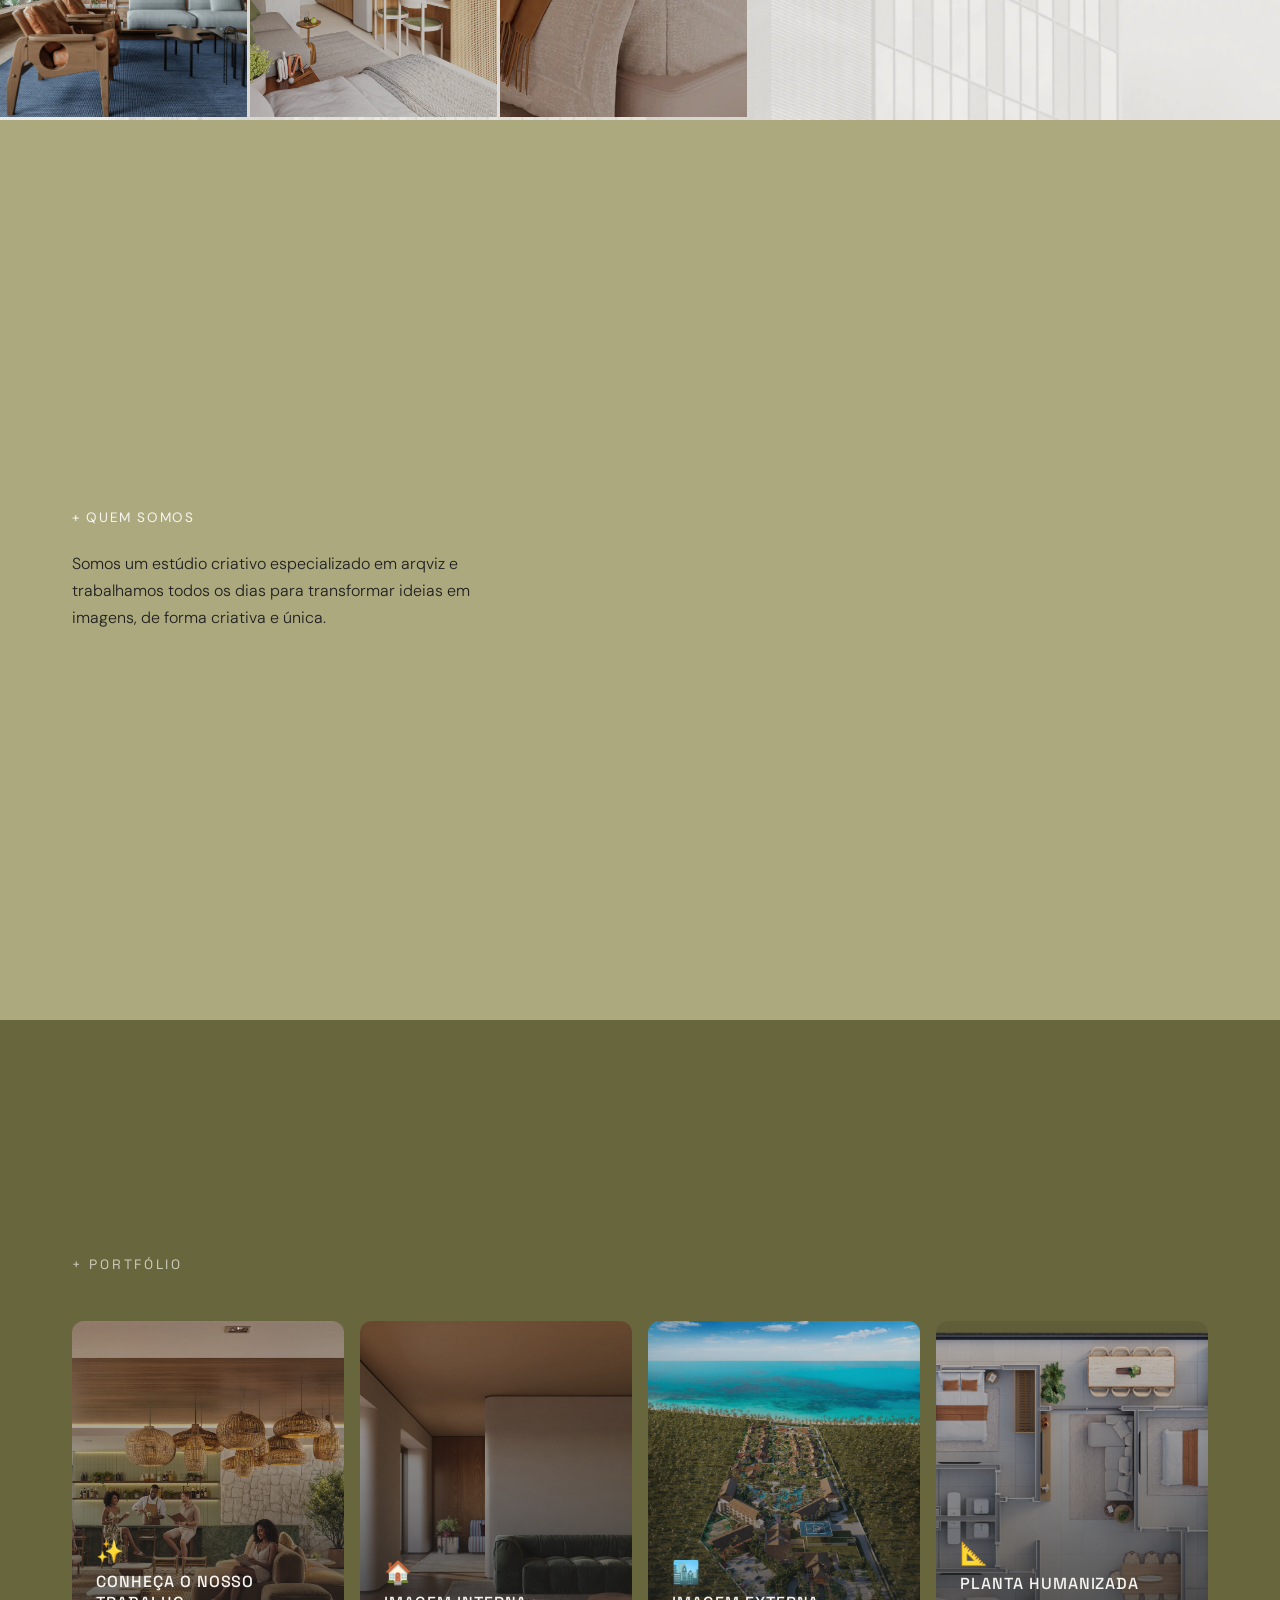
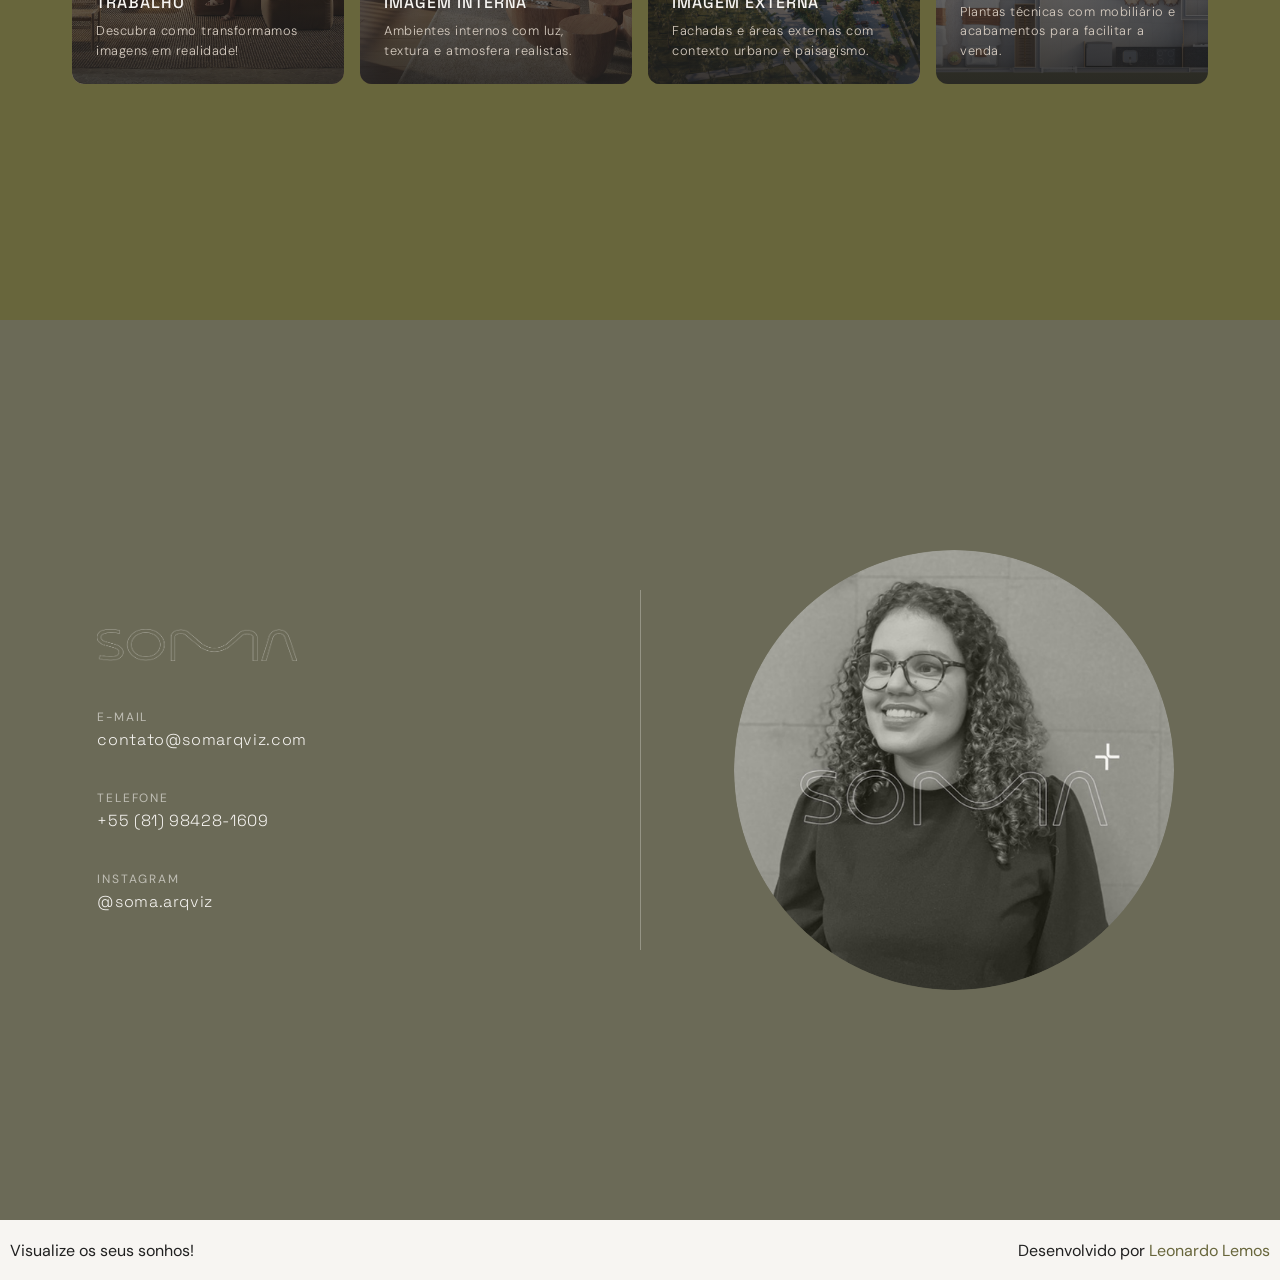
==== commit 9e6e0712: "redução tamanho imagens" ====
--- a/projeto/index.html
+++ b/projeto/index.html
@@ -44,20 +44,20 @@
 
   
   <div class="history-grade">
-    <div class="img" style="background-image: url('assets/grid/Imagem1.png')" loading="lazy"></div>
-    <div class="img" style="background-image: url('assets/grid/Imagem2.png')" loading="lazy"></div>
-    <div class="img" style="background-image: url('assets/grid/Imagem3.png')" loading="lazy"></div>
-    <div class="img" style="background-image: url('assets/grid/Imagem4.png')" loading="lazy"></div>
-    <div class="img" style="background-image: url('assets/grid/Imagem5.png')" loading="lazy"></div>
-    <div class="img" style="background-image: url('assets/grid/Imagem9.png')" loading="lazy"></div>
-    <div class="img" style="background-image: url('assets/grid/Imagem6.png')" loading="lazy"></div>
-    <div class="img" style="background-image: url('assets/grid/Imagem7.png')" loading="lazy"></div>
-    <div class="img" style="background-image: url('assets/grid/Imagem8.png')" loading="lazy"></div>
+    <div class="img" style="background-image: url('assets/grid/Imagem1.webp')" loading="lazy"></div>
+    <div class="img" style="background-image: url('assets/grid/Imagem2.webp')" loading="lazy"></div>
+    <div class="img" style="background-image: url('assets/grid/Imagem3.webp')" loading="lazy"></div>
+    <div class="img" style="background-image: url('assets/grid/Imagem4.webp')" loading="lazy"></div>
+    <div class="img" style="background-image: url('assets/grid/Imagem5.webp')" loading="lazy"></div>
+    <div class="img" style="background-image: url('assets/grid/Imagem9.webp')" loading="lazy"></div>
+    <div class="img" style="background-image: url('assets/grid/Imagem6.webp')" loading="lazy"></div>
+    <div class="img" style="background-image: url('assets/grid/Imagem7.webp')" loading="lazy"></div>
+    <div class="img" style="background-image: url('assets/grid/Imagem8.webp')" loading="lazy"></div>
   </div>
 
   
   <div class="history-content">
-    <img class="history-logo-bg" src="assets/logotipo/logo11.png" alt="">
+    <img class="history-logo-bg" src="assets/logotipo/logo11.webp" alt="">
 
     <div class="history-stats">
       <div class="stat">
@@ -98,7 +98,7 @@
 
   <div class="product-cards">
 
-    <div class="section" style="background-image: url('assets/example/portfolio-example.jpg')">
+    <div class="section" style="background-image: url('assets/example/portfolio-example.webp')">
       <div class="section-content">
         <span class="section-icon"> ✨</span>
         <h4 class="section-header">Conheça o nosso trabalho</h4>
@@ -106,7 +106,7 @@
       </div>
     </div>
 
-    <div class="section" style="background-image: url('assets/example/example-imagem-interna.jpg')">
+    <div class="section" style="background-image: url('assets/example/example-imagem-interna.webp')">
       <div class="section-content">
         <span class="section-icon">🏠</span>
         <h4 class="section-header">Imagem Interna</h4>
@@ -116,7 +116,7 @@
 
     
 
-    <div class="section" style="background-image: url('assets/example/imagem-externa-example-amarante.jpg')">
+    <div class="section" style="background-image: url('assets/example/imagem-externa-example-amarante.webp')">
       <div class="section-content">
         <span class="section-icon">🏙️</span>
         <h4 class="section-header">Imagem Externa</h4>
@@ -124,7 +124,7 @@
       </div>
     </div>
 
-    <div class="section" style="background-image: url('assets/example/example-planta-humanizada.png')">
+    <div class="section" style="background-image: url('assets/example/example-planta-humanizada.webp')">
       <div class="section-content">
         <span class="section-icon">📐</span>
         <h4 class="section-header">Planta Humanizada</h4>
--- a/projeto/lanpage.css
+++ b/projeto/lanpage.css
@@ -104,7 +104,7 @@
   
   background: 
     linear-gradient(rgba(104, 102, 60, 0.65), rgba(104, 102, 60, 0.65)),
-    url('assets/hero.png') center / cover no-repeat;
+    url('assets/hero.webp') center / cover no-repeat;
 
   display: flex;
   align-items: center; 
@@ -151,7 +151,7 @@
   width: 100%;
   height: calc(100dvh - 80px);
 
-  background-image: url('assets/history.png');
+  background-image: url('assets/history.webp');
   background-size: cover;
   background-position: center;
 
